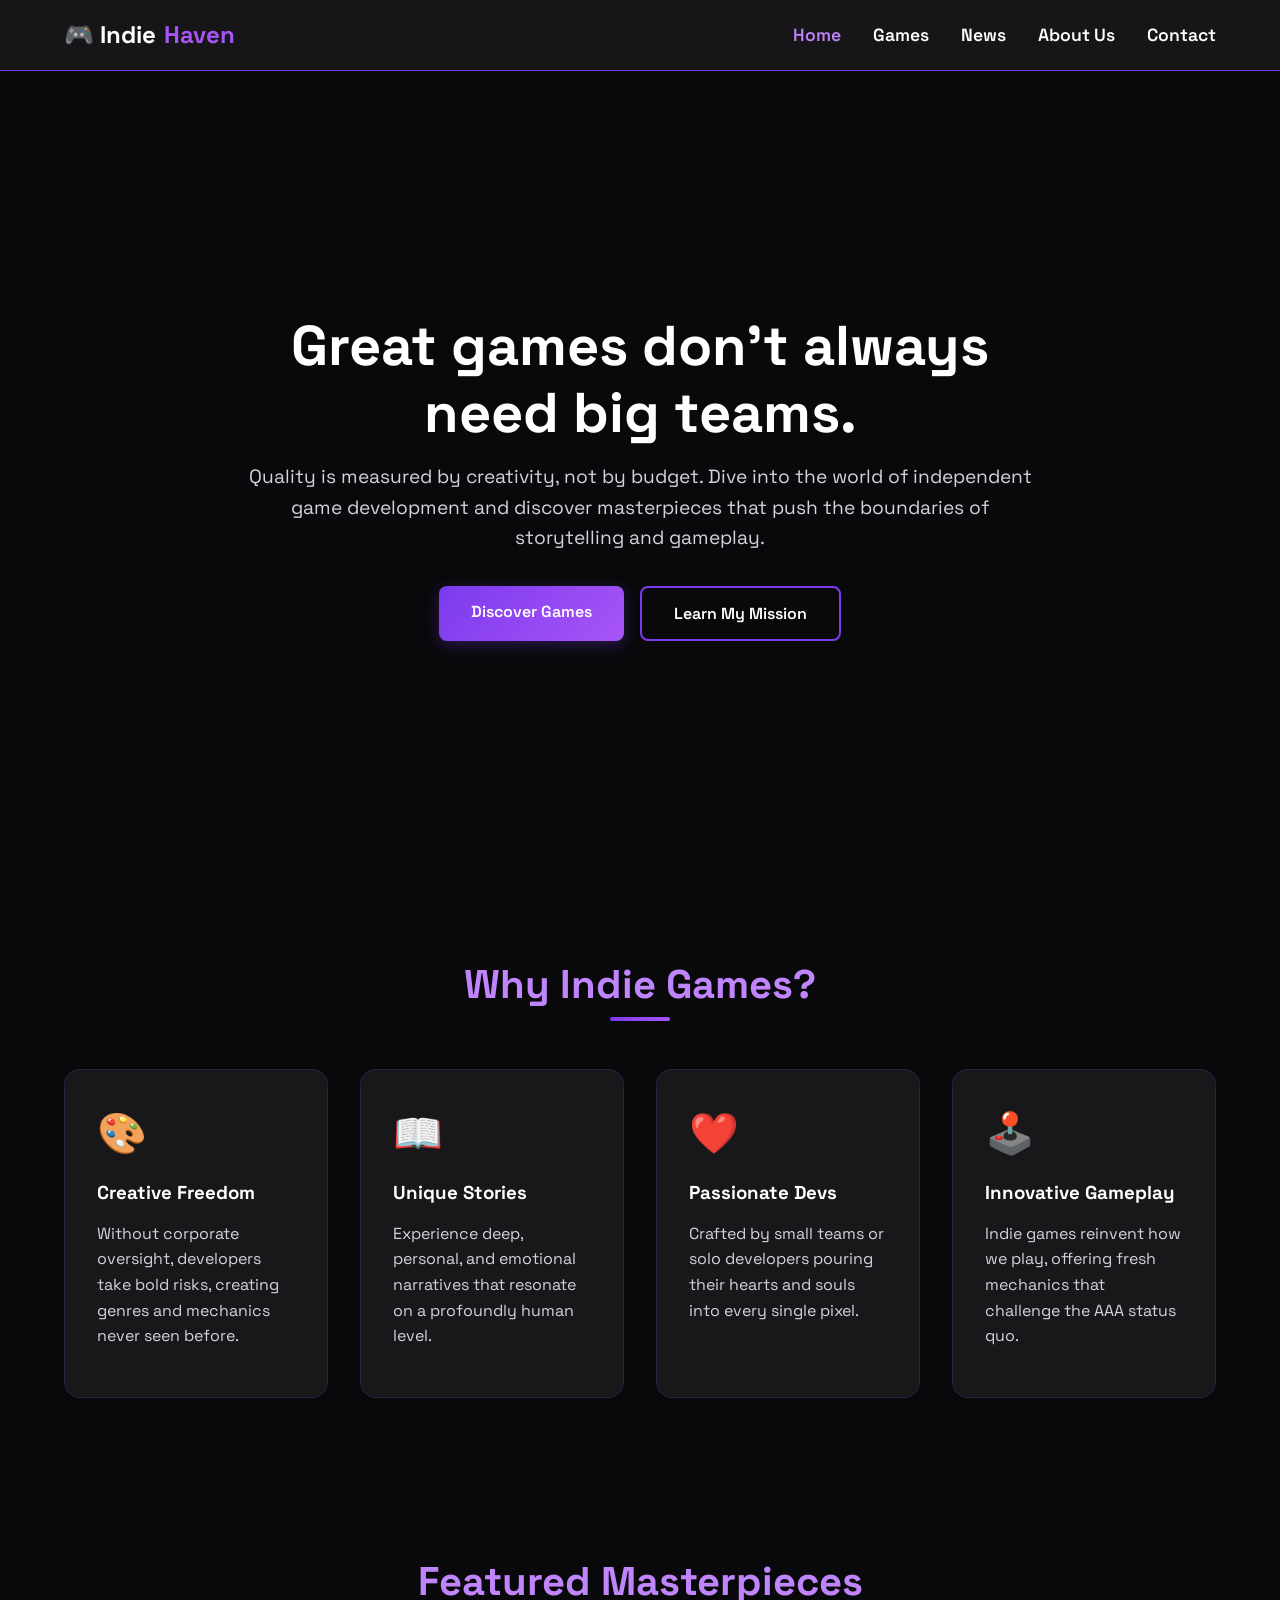
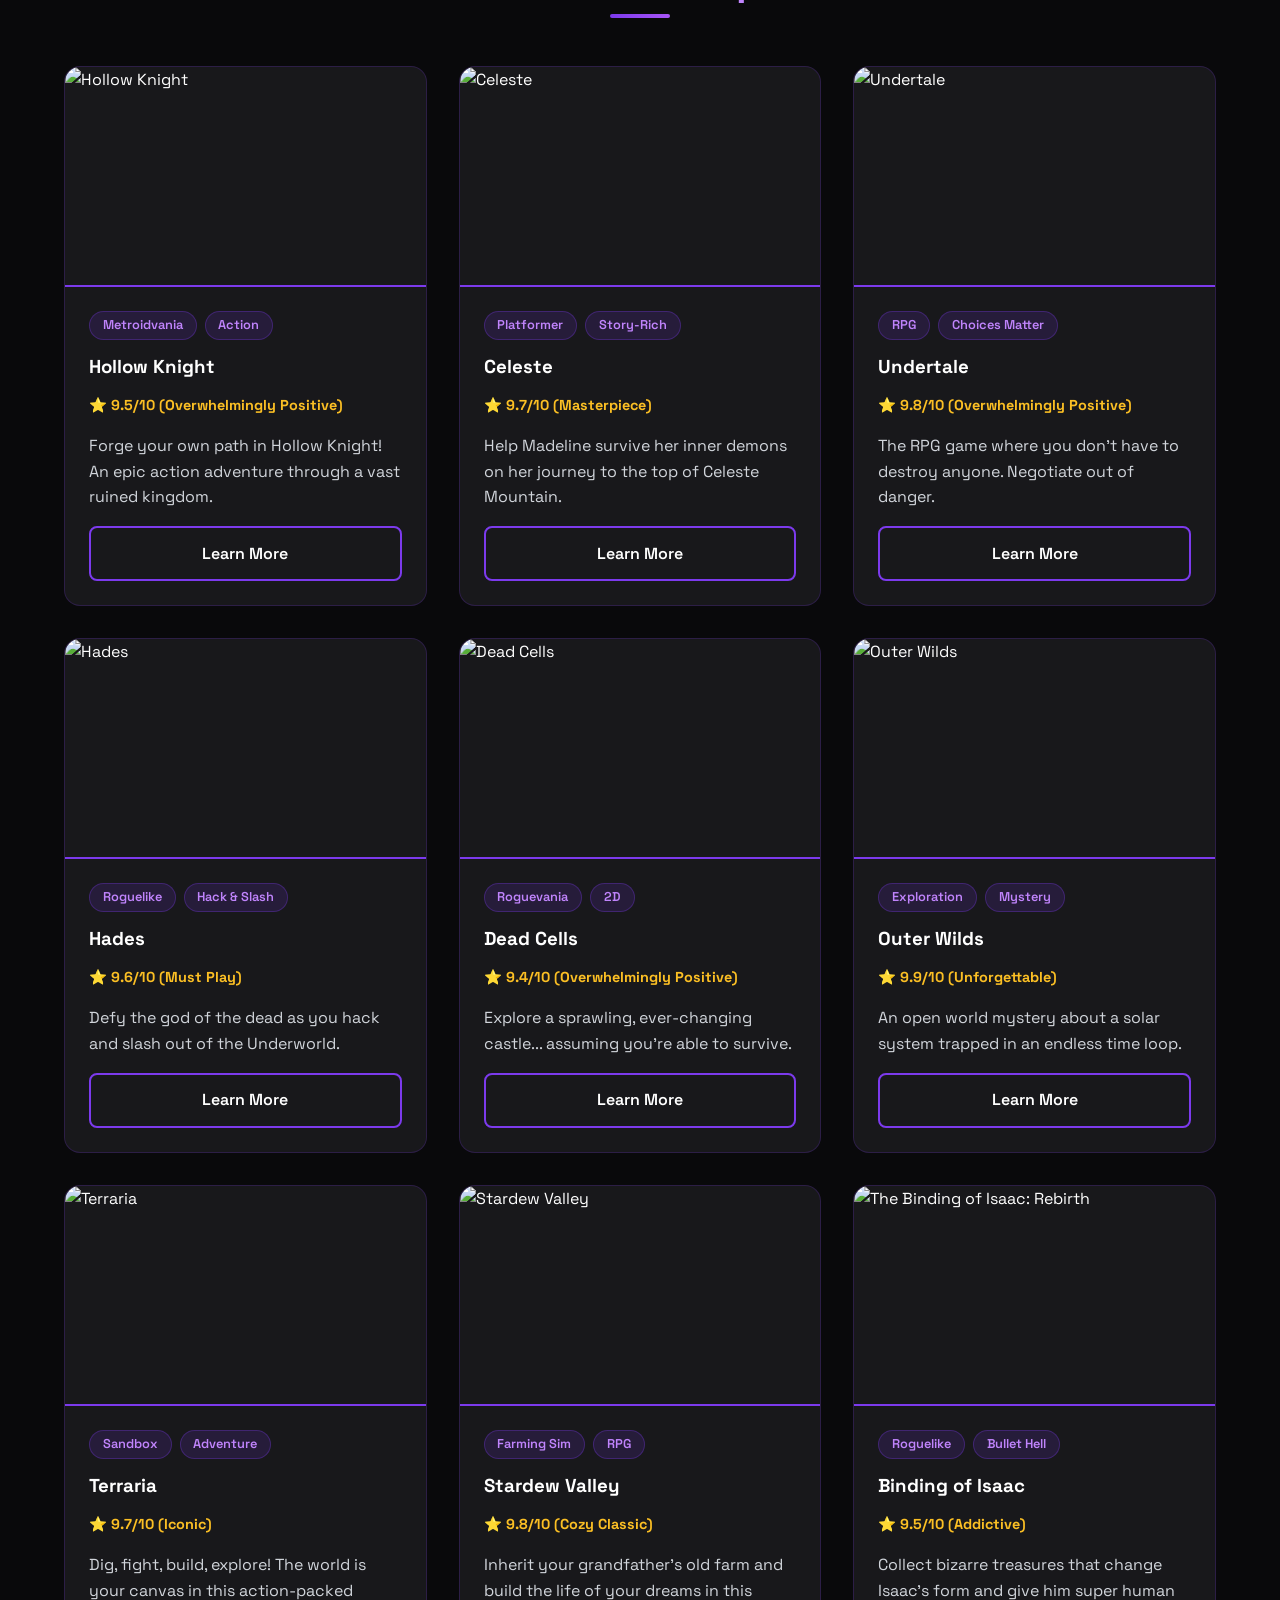
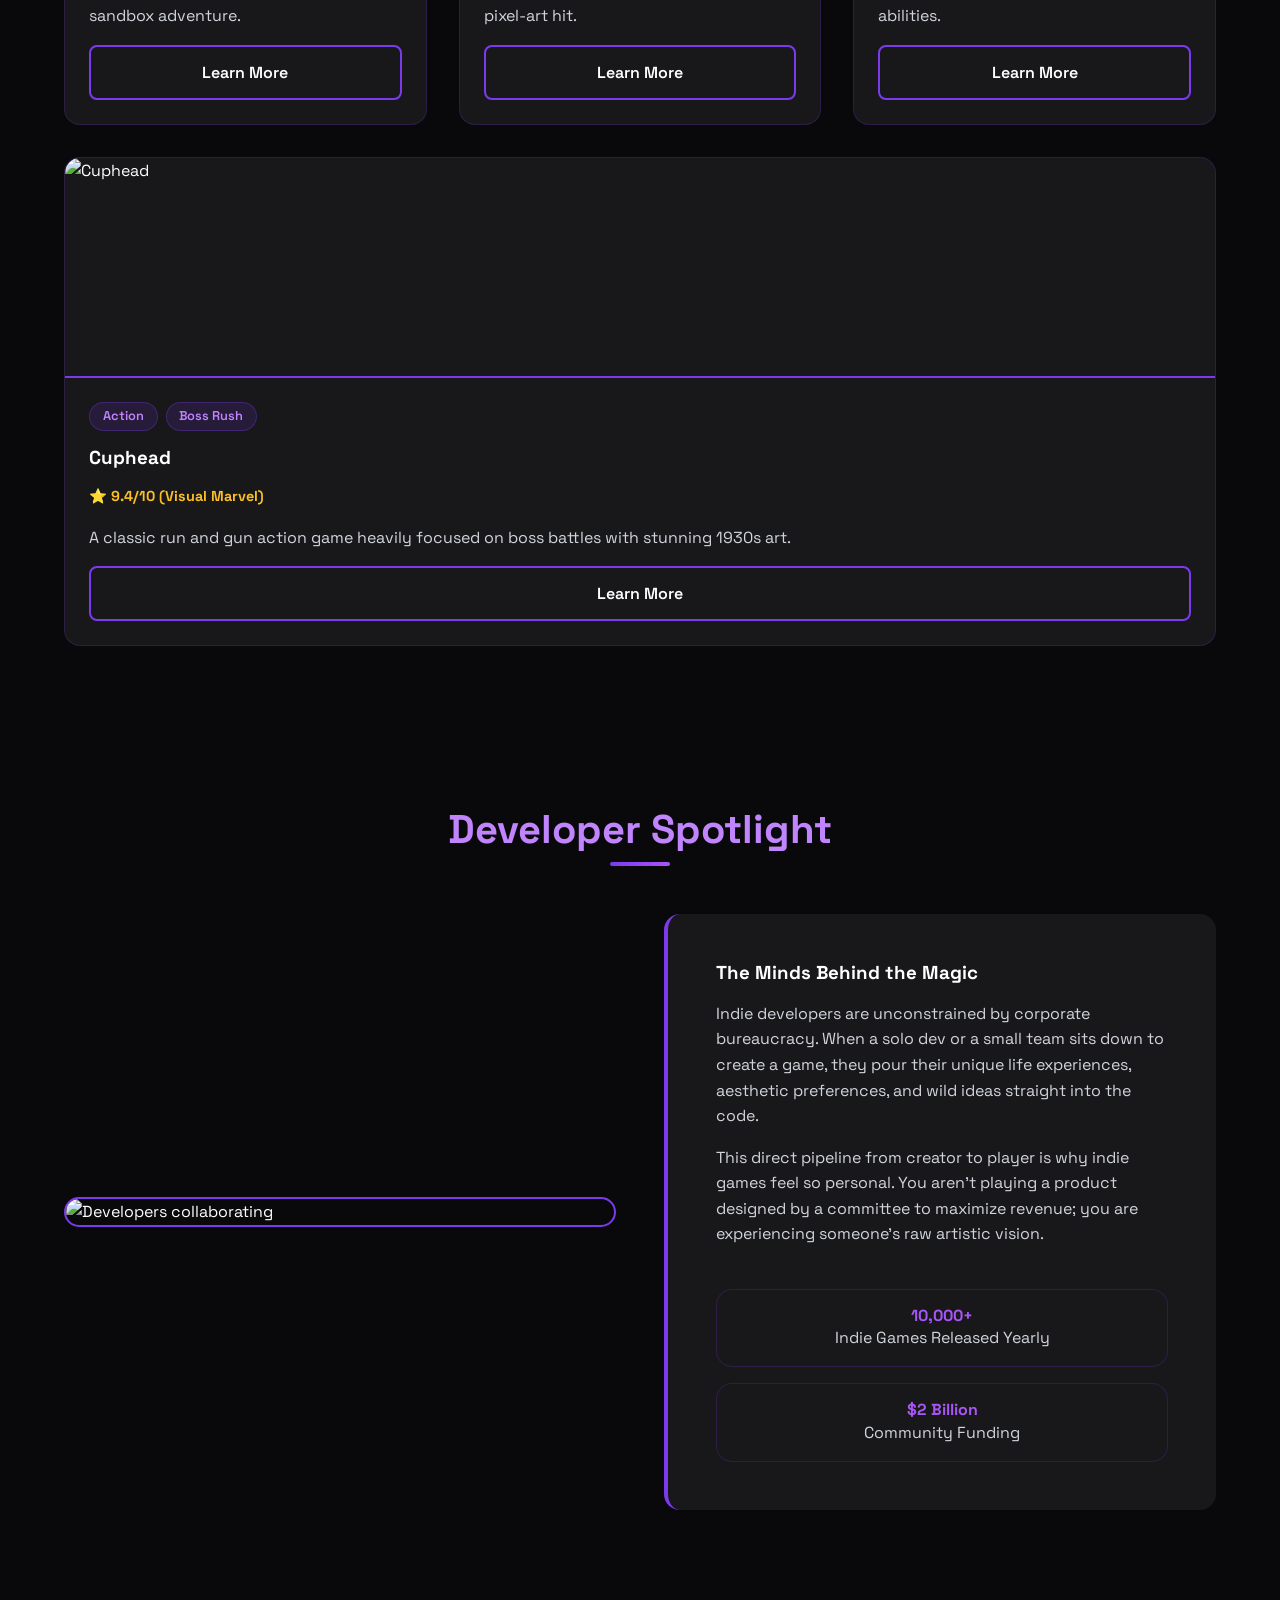
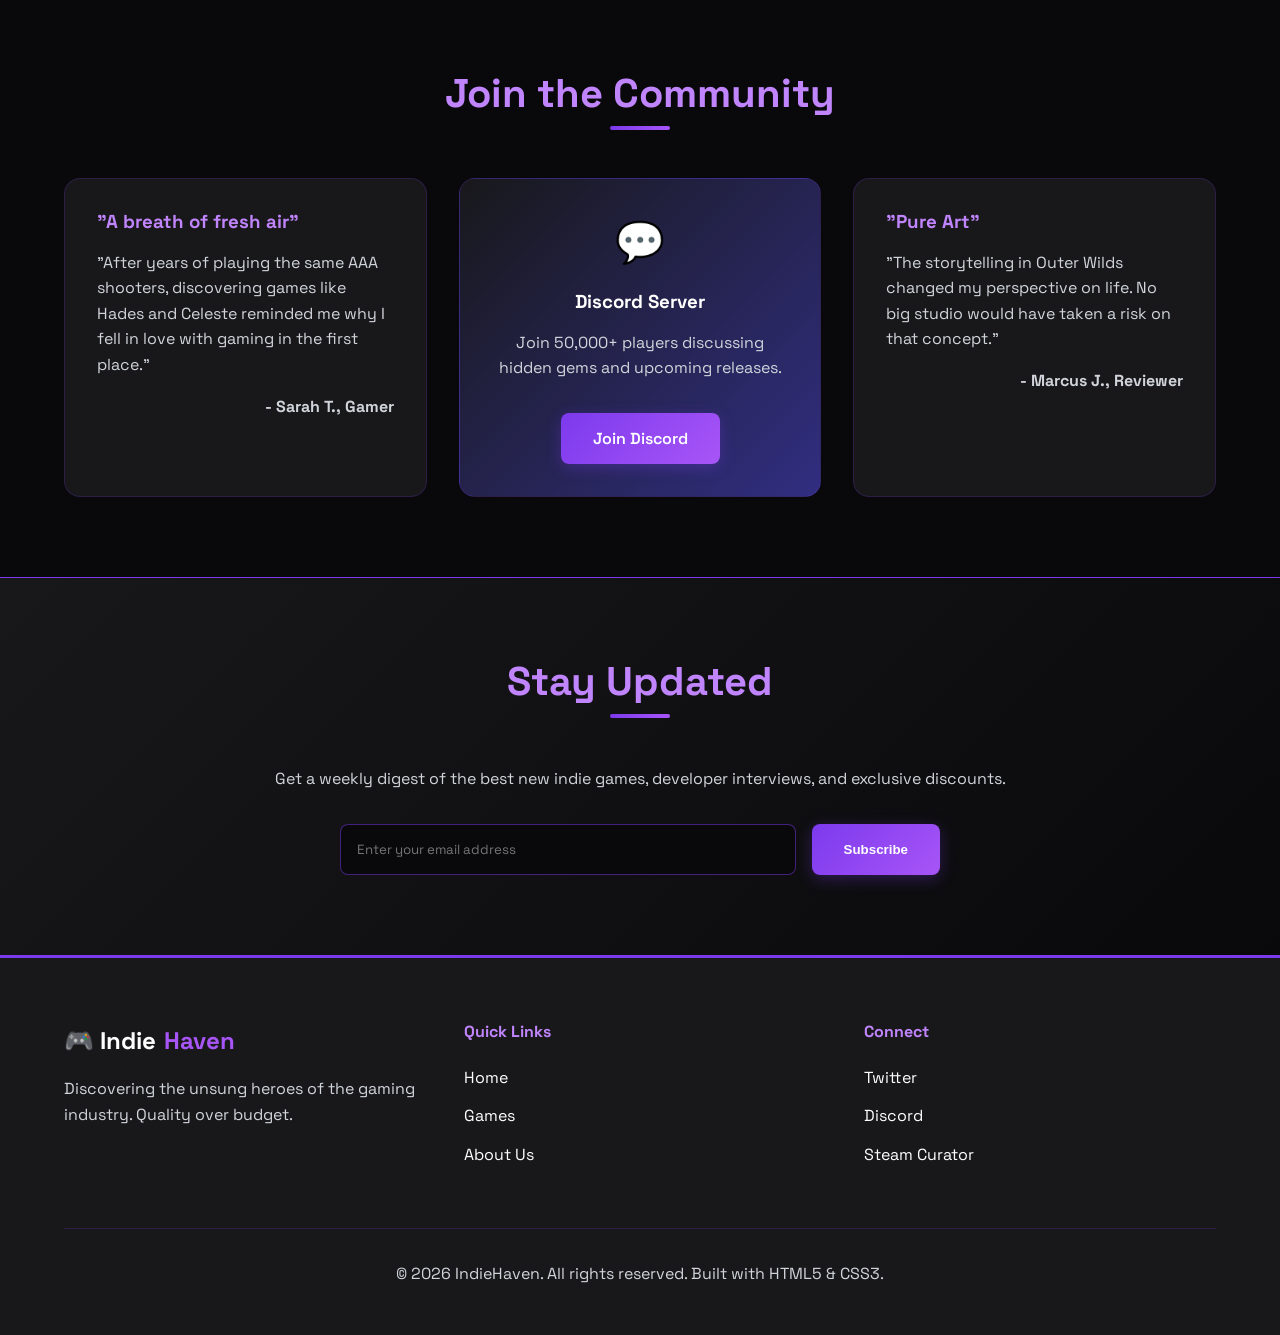
==== index.html @ 3317cbf9 "first commit" ====
<!DOCTYPE html>
<html lang="en">
<head>
    <meta charset="UTF-8">
    <meta name="viewport" content="width=device-width, initial-scale=1.0">
    <title>Indie Haven | Discover Great Games</title>
    <link rel="stylesheet" href="style.css">
</head>
<body>
 
    <header>
        <a href="index.html" class="logo">🎮 Indie<span>Haven</span></a>
        <nav>
            <ul class="navLinks">
                <li><a href="index.html" class="active">Home</a></li>
                <li><a href="services.html">Games</a></li>
                <li><a href="news.html">News</a></li>
                <li><a href="about.html">About Us</a></li>
                <li><a href="contact.html">Contact</a></li>
            </ul>
        </nav>
    </header>
 
    <main>
        <section class="hero">
            <div class="heroContent">
                <h1>Great games don't always need big teams.</h1>
                <p>Quality is measured by creativity, not by budget. Dive into the world of independent game development and discover masterpieces that push the boundaries of storytelling and gameplay.</p>
                <div class="heroButtons">
                    <a href="#games" class="btn btnPrimary">Discover Games</a>
                    <a href="about.html" class="btn btnSecondary">Learn My Mission</a>
                </div>
            </div>
        </section>
 
        <section id="features">
            <h2>Why Indie Games?</h2>
            <div class="grid4">
                <div class="card">
                    <div class="icon">🎨</div>
                    <h3>Creative Freedom</h3>
                    <p>Without corporate oversight, developers take bold risks, creating genres and mechanics never seen before.</p>
                </div>
                <div class="card">
                    <div class="icon">📖</div>
                    <h3>Unique Stories</h3>
                    <p>Experience deep, personal, and emotional narratives that resonate on a profoundly human level.</p>
                </div>
                <div class="card">
                    <div class="icon">❤️</div>
                    <h3>Passionate Devs</h3>
                    <p>Crafted by small teams or solo developers pouring their hearts and souls into every single pixel.</p>
                </div>
                <div class="card">
                    <div class="icon">🕹️</div>
                    <h3>Innovative Gameplay</h3>
                    <p>Indie games reinvent how we play, offering fresh mechanics that challenge the AAA status quo.</p>
                </div>
            </div>
        </section>
 
        <section id="games">
            <h2>Featured Masterpieces</h2>
            <div class="grid3">
                <article class="gameCard">
                    <img src="https://cdn.akamai.steamstatic.com/steam/apps/367520/header.jpg" alt="Hollow Knight">
                    <div class="gameInfo">
                        <div class="tagContainer">
                            <span class="tag">Metroidvania</span>
                            <span class="tag">Action</span>
                        </div>
                        <h3>Hollow Knight</h3>
                        <div class="rating">⭐ 9.5/10 (Overwhelmingly Positive)</div>
                        <p>Forge your own path in Hollow Knight! An epic action adventure through a vast ruined kingdom.</p>
                        <a href="services.html" class="btn btnSecondary">Learn More</a>
                    </div>
                </article>
 
                <article class="gameCard">
                    <img src="https://cdn.akamai.steamstatic.com/steam/apps/504230/header.jpg" alt="Celeste">
                    <div class="gameInfo">
                        <div class="tagContainer">
                            <span class="tag">Platformer</span>
                            <span class="tag">Story-Rich</span>
                        </div>
                        <h3>Celeste</h3>
                        <div class="rating">⭐ 9.7/10 (Masterpiece)</div>
                        <p>Help Madeline survive her inner demons on her journey to the top of Celeste Mountain.</p>
                        <a href="services.html" class="btn btnSecondary">Learn More</a>
                    </div>
                </article>
 
                <article class="gameCard">
                    <img src="https://cdn.akamai.steamstatic.com/steam/apps/391540/header.jpg" alt="Undertale">
                    <div class="gameInfo">
                        <div class="tagContainer">
                            <span class="tag">RPG</span>
                            <span class="tag">Choices Matter</span>
                        </div>
                        <h3>Undertale</h3>
                        <div class="rating">⭐ 9.8/10 (Overwhelmingly Positive)</div>
                        <p>The RPG game where you don't have to destroy anyone. Negotiate out of danger.</p>
                        <a href="services.html" class="btn btnSecondary">Learn More</a>
                    </div>
                </article>
 
                <article class="gameCard">
                    <img src="https://cdn.akamai.steamstatic.com/steam/apps/1145360/header.jpg" alt="Hades">
                    <div class="gameInfo">
                        <div class="tagContainer">
                            <span class="tag">Roguelike</span>
                            <span class="tag">Hack & Slash</span>
                        </div>
                        <h3>Hades</h3>
                        <div class="rating">⭐ 9.6/10 (Must Play)</div>
                        <p>Defy the god of the dead as you hack and slash out of the Underworld.</p>
                        <a href="services.html" class="btn btnSecondary">Learn More</a>
                    </div>
                </article>
 
                <article class="gameCard">
                    <img src="https://cdn.akamai.steamstatic.com/steam/apps/588650/header.jpg" alt="Dead Cells">
                    <div class="gameInfo">
                        <div class="tagContainer">
                            <span class="tag">Roguevania</span>
                            <span class="tag">2D</span>
                        </div>
                        <h3>Dead Cells</h3>
                        <div class="rating">⭐ 9.4/10 (Overwhelmingly Positive)</div>
                        <p>Explore a sprawling, ever-changing castle... assuming you're able to survive.</p>
                        <a href="services.html" class="btn btnSecondary">Learn More</a>
                    </div>
                </article>
 
                <article class="gameCard">
                    <img src="https://cdn.akamai.steamstatic.com/steam/apps/753640/header.jpg" alt="Outer Wilds">
                    <div class="gameInfo">
                        <div class="tagContainer">
                            <span class="tag">Exploration</span>
                            <span class="tag">Mystery</span>
                        </div>
                        <h3>Outer Wilds</h3>
                        <div class="rating">⭐ 9.9/10 (Unforgettable)</div>
                        <p>An open world mystery about a solar system trapped in an endless time loop.</p>
                        <a href="services.html" class="btn btnSecondary">Learn More</a>
                    </div>
                </article>
 
                <article class="gameCard">
                    <img src="https://cdn.akamai.steamstatic.com/steam/apps/105600/header.jpg" alt="Terraria">
                    <div class="gameInfo">
                        <div class="tagContainer">
                            <span class="tag">Sandbox</span>
                            <span class="tag">Adventure</span>
                        </div>
                        <h3>Terraria</h3>
                        <div class="rating">⭐ 9.7/10 (Iconic)</div>
                        <p>Dig, fight, build, explore! The world is your canvas in this action-packed sandbox adventure.</p>
                        <a href="services.html" class="btn btnSecondary">Learn More</a>
                    </div>
                </article>
 
                <article class="gameCard">
                    <img src="https://cdn.akamai.steamstatic.com/steam/apps/413150/header.jpg" alt="Stardew Valley">
                    <div class="gameInfo">
                        <div class="tagContainer">
                            <span class="tag">Farming Sim</span>
                            <span class="tag">RPG</span>
                        </div>
                        <h3>Stardew Valley</h3>
                        <div class="rating">⭐ 9.8/10 (Cozy Classic)</div>
                        <p>Inherit your grandfather's old farm and build the life of your dreams in this pixel-art hit.</p>
                        <a href="services.html" class="btn btnSecondary">Learn More</a>
                    </div>
                </article>
 
                <article class="gameCard">
                    <img src="https://cdn.akamai.steamstatic.com/steam/apps/250900/header.jpg" alt="The Binding of Isaac: Rebirth">
                    <div class="gameInfo">
                        <div class="tagContainer">
                            <span class="tag">Roguelike</span>
                            <span class="tag">Bullet Hell</span>
                        </div>
                        <h3>Binding of Isaac</h3>
                        <div class="rating">⭐ 9.5/10 (Addictive)</div>
                        <p>Collect bizarre treasures that change Isaac's form and give him super human abilities.</p>
                        <a href="services.html" class="btn btnSecondary">Learn More</a>
                    </div>
                </article>
                 
                <article class="gameCard">
                    <img src="https://cdn.akamai.steamstatic.com/steam/apps/268910/header.jpg" alt="Cuphead">
                    <div class="gameInfo">
                        <div class="tagContainer">
                            <span class="tag">Action</span>
                            <span class="tag">Boss Rush</span>
                        </div>
                        <h3>Cuphead</h3>
                        <div class="rating">⭐ 9.4/10 (Visual Marvel)</div>
                        <p>A classic run and gun action game heavily focused on boss battles with stunning 1930s art.</p>
                        <a href="services.html" class="btn btnSecondary">Learn More</a>
                    </div>
                </article>
            </div>
        </section>
 
        <section>
            <h2>Developer Spotlight</h2>
            <div class="grid2">
                <img src="https://images.unsplash.com/photo-1522071820081-009f0129c71c?auto=format&fit=crop&q=80&w=800" alt="Developers collaborating" style="border-radius: 16px; border: 2px solid #7C3AED;">
                <div class="spotlightContent">
                    <h3>The Minds Behind the Magic</h3>
                    <p>Indie developers are unconstrained by corporate bureaucracy. When a solo dev or a small team sits down to create a game, they pour their unique life experiences, aesthetic preferences, and wild ideas straight into the code.</p>
                    <p>This direct pipeline from creator to player is why indie games feel so personal. You aren't playing a product designed by a committee to maximize revenue; you are experiencing someone's raw artistic vision.</p>
                    <br>
                    <div class="grid2" style="gap: 1rem;">
                        <div class="card" style="padding: 1rem; text-align: center;">
                            <h4 style="color: #A855F7; margin: 0;">10,000+</h4>
                            <p style="margin: 0;">Indie Games Released Yearly</p>
                        </div>
                        <div class="card" style="padding: 1rem; text-align: center;">
                            <h4 style="color: #A855F7; margin: 0;">$2 Billion</h4>
                            <p style="margin: 0;">Community Funding</p>
                        </div>
                    </div>
                </div>
            </div>
        </section>
 
        <section>
            <h2>Join the Community</h2>
            <div class="grid3">
                <div class="card">
                    <h3 style="color: #C084FC;">"A breath of fresh air"</h3>
                    <p>"After years of playing the same AAA shooters, discovering games like Hades and Celeste reminded me why I fell in love with gaming in the first place."</p>
                    <p style="text-align: right; font-weight: bold;">- Sarah T., Gamer</p>
                </div>
                <div class="card" style="background: linear-gradient(135deg, #18181B, #312e81); text-align: center;">
                    <div class="icon">💬</div>
                    <h3>Discord Server</h3>
                    <p>Join 50,000+ players discussing hidden gems and upcoming releases.</p>
                    <a href="#" class="btn btnPrimary" style="margin-top: 1rem;">Join Discord</a>
                </div>
                <div class="card">
                    <h3 style="color: #C084FC;">"Pure Art"</h3>
                    <p>"The storytelling in Outer Wilds changed my perspective on life. No big studio would have taken a risk on that concept."</p>
                    <p style="text-align: right; font-weight: bold;">- Marcus J., Reviewer</p>
                </div>
            </div>
        </section>
 
        <section class="newsletter">
            <h2>Stay Updated</h2>
            <p>Get a weekly digest of the best new indie games, developer interviews, and exclusive discounts.</p>
            <form class="newsletterForm">
                <input type="email" placeholder="Enter your email address" required>
                <button type="submit" class="btn btnPrimary">Subscribe</button>
            </form>
        </section>
    </main>
 
    <footer>
        <div class="footerContent">
            <div class="footerSection">
                <a href="index.html" class="logo" style="margin-bottom: 1rem;">🎮 Indie<span>Haven</span></a>
                <p>Discovering the unsung heroes of the gaming industry. Quality over budget.</p>
            </div>
            <div class="footerSection">
                <h4>Quick Links</h4>
                <ul>
                    <li><a href="index.html">Home</a></li>
                    <li><a href="services.html">Games</a></li>
                    <li><a href="about.html">About Us</a></li>
                </ul>
            </div>
            <div class="footerSection">
                <h4>Connect</h4>
                <ul>
                    <li><a href="#">Twitter</a></li>
                    <li><a href="#">Discord</a></li>
                    <li><a href="#">Steam Curator</a></li>
                </ul>
            </div>
        </div>
        <div class="footerBottom">
            <p>&copy; 2026 IndieHaven. All rights reserved. Built with HTML5 & CSS3.</p>
        </div>
    </footer>
 
</body>
</html>
---- style.css ----
@import url('https://fonts.googleapis.com/css2?family=Space+Grotesk:wght@300;400;600;700&display=swap');

* {
    margin: 0;
    padding: 0;
    box-sizing: border-box;
}

body {
    font-family: 'Space Grotesk', sans-serif;
    background-color: #09090B;
    color: #FFFFFF;
    line-height: 1.6;
    overflow-x: hidden;
}

a {
    text-decoration: none;
    color: #FFFFFF;
    transition: color 0.3s ease;
}

ul {
    list-style: none;
}

img {
    max-width: 100%;
    display: block;
}

h1, h2, h3, h4 {
    line-height: 1.2;
    margin-bottom: 1rem;
}

h1 {
    font-size: 3.5rem;
    font-weight: 700;
}

h2 {
    font-size: 2.5rem;
    color: #C084FC;
    text-align: center;
    margin-bottom: 3rem;
    position: relative;
}

h2::after {
    content: '';
    display: block;
    width: 60px;
    height: 4px;
    background: linear-gradient(90deg, #7C3AED, #A855F7);
    margin: 0.5rem auto 0;
    border-radius: 2px;
}

p {
    color: #D1D5DB;
    margin-bottom: 1rem;
}


header {
    background-color: rgba(24, 24, 27, 0.95);
    backdrop-filter: blur(10px);
    padding: 1rem 5%;
    display: flex;
    justify-content: space-between;
    align-items: center;
    border-bottom: 1px solid #7C3AED;
    position: sticky;
    top: 0;
    z-index: 1000;
}

a.logo {
    font-size: 1.5rem;
    font-weight: 700;
    color: #FFFFFF;
    display: flex;
    align-items: center;
    gap: 0.5rem;
    text-decoration: none;
}

a.logo span {
    color: #A855F7;
}

.navLinks {
    display: flex;
    gap: 2rem;
}

.navLinks a {
    font-weight: 600;
    font-size: 1.1rem;
}

.navLinks a:hover,
.navLinks a.active {
    color: #C084FC;
}

.btn {
    display: inline-block;
    padding: 0.8rem 2rem;
    border-radius: 8px;
    font-weight: 600;
    cursor: pointer;
    transition: all 0.3s ease;
    text-align: center;
    border: none;
}

.btnPrimary {
    background: linear-gradient(135deg, #7C3AED, #A855F7);
    color: #FFFFFF;
    box-shadow: 0 4px 15px rgba(124, 58, 237, 0.3);
}

.btnPrimary:hover {
    transform: translateY(-3px);
    box-shadow: 0 8px 25px rgba(124, 58, 237, 0.5);
    background: linear-gradient(135deg, #A855F7, #7C3AED);
}

.btnSecondary {
    background-color: transparent;
    color: #FFFFFF;
    border: 2px solid #7C3AED;
}

.btnSecondary:hover {
    background-color: #18181B;
    border-color: #A855F7;
    color: #C084FC;
    transform: translateY(-3px);
}


section {
    padding: 5rem 5%;
}

.grid2 {
    display: flex;
    flex-wrap: wrap;
    gap: 3rem;
    align-items: center;
}
.grid2 > * {
    flex: 1 1 400px;
    max-width: 100%;
}

.grid3 {
    display: flex;
    flex-wrap: wrap;
    gap: 2rem;
}
.grid3 > * {
    flex: 1 1 300px;
    max-width: 100%;
}

.grid4 {
    display: flex;
    flex-wrap: wrap;
    gap: 2rem;
}
.grid4 > * {
    flex: 1 1 250px;
    max-width: 100%;
}

.card {
    background-color: #18181B;
    border-radius: 16px;
    padding: 2rem;
    border: 1px solid rgba(124, 58, 237, 0.2);
    transition: all 0.3s ease;
}

.card:hover {
    transform: translateY(-10px);
    border-color: #7C3AED;
    box-shadow: 0 10px 30px rgba(124, 58, 237, 0.15);
}

.icon {
    font-size: 2.5rem;
    margin-bottom: 1rem;
    display: inline-block;
}


.gameCard {
    background-color: #18181B;
    border-radius: 16px;
    overflow: hidden;
    border: 1px solid rgba(124, 58, 237, 0.2);
    transition: all 0.3s ease;
    display: flex;
    flex-direction: column;
}

.gameCard:hover {
    transform: translateY(-10px);
    border-color: #A855F7;
    box-shadow: 0 10px 30px rgba(124, 58, 237, 0.2);
}

.gameCard img {
    width: 100%;
    height: 220px;
    object-fit: cover;
    border-bottom: 2px solid #7C3AED;
}

.gameInfo {
    padding: 1.5rem;
    flex-grow: 1;
    display: flex;
    flex-direction: column;
}

.tagContainer {
    display: flex;
    gap: 0.5rem;
    margin-bottom: 1rem;
    flex-wrap: wrap;
}

.tag {
    background-color: rgba(124, 58, 237, 0.15);
    color: #C084FC;
    padding: 0.2rem 0.8rem;
    border-radius: 20px;
    font-size: 0.8rem;
    font-weight: 600;
    border: 1px solid rgba(124, 58, 237, 0.3);
}

.rating {
    color: #FBBF24;
    font-weight: bold;
    margin-bottom: 1rem;
    font-size: 0.9rem;
}

.gameInfo .btn {
    margin-top: auto;
    width: 100%;
}


.hero {
    min-height: 90vh;
    display: flex;
    align-items: center;
    background: linear-gradient(rgba(9, 9, 11, 0.8), rgba(9, 9, 11, 0.95)), url('https://images.unsplash.com/photo-1542751371-adc38448a05e?auto=format&fit=crop&q=80&w=2070') center/cover no-repeat;
    text-align: center;
    padding: 0 5%;
}

.heroContent {
    max-width: 800px;
    margin: 0 auto;
}

.hero p {
    font-size: 1.2rem;
    margin-bottom: 2rem;
}

.heroButtons {
    display: flex;
    gap: 1rem;
    justify-content: center;
}


.spotlightContent {
    background-color: #18181B;
    padding: 3rem;
    border-radius: 16px;
    border-left: 4px solid #7C3AED;
}


.newsletter {
    background: linear-gradient(135deg, #18181B 0%, #09090B 100%);
    text-align: center;
    border-top: 1px solid #7C3AED;
    border-bottom: 1px solid #7C3AED;
}

.newsletterForm {
    display: flex;
    max-width: 600px;
    margin: 2rem auto 0;
    gap: 1rem;
}

.newsletterForm input {
    flex-grow: 1;
    padding: 1rem;
    border-radius: 8px;
    border: 1px solid rgba(124, 58, 237, 0.5);
    background-color: #09090B;
    color: #FFFFFF;
    font-family: inherit;
}

.newsletterForm input:focus {
    outline: none;
    border-color: #A855F7;
    box-shadow: 0 0 10px rgba(124, 58, 237, 0.3);
}


.contactForm {
    display: flex;
    flex-direction: column;
    gap: 1.5rem;
}

.contactForm input,
.contactForm textarea {
    width: 100%;
    padding: 1rem;
    background-color: #09090B;
    border: 1px solid rgba(124, 58, 237, 0.3);
    border-radius: 8px;
    color: #FFFFFF;
    font-family: inherit;
    transition: all 0.3s ease;
}

.contactForm textarea {
    min-height: 150px;
    resize: vertical;
}

.contactForm input:focus,
.contactForm textarea:focus {
    outline: none;
    border-color: #C084FC;
    box-shadow: 0 0 10px rgba(192, 132, 252, 0.2);
}

.contactInfo {
    padding: 2rem;
    background-color: #18181B;
    border-radius: 16px;
    border: 1px solid #7C3AED;
}

.contactInfo p {
    margin-bottom: 1.5rem;
    display: flex;
    align-items: center;
    gap: 1rem;
}

.mapPlaceholder {
    width: 100%;
    height: 300px;
    background-color: #09090B;
    border: 1px solid rgba(124, 58, 237, 0.3);
    border-radius: 8px;
    display: flex;
    align-items: center;
    justify-content: center;
    color: #C084FC;
    margin-top: 2rem;
}


footer {
    background-color: #18181B;
    padding: 4rem 5% 2rem;
    border-top: 2px solid #7C3AED;
}

.footerContent {
    display: flex;
    flex-wrap: wrap;
    gap: 3rem;
    margin-bottom: 3rem;
}

.footerContent > * {
    flex: 1 1 200px;
    max-width: 100%;
}

.footerSection h4 {
    color: #C084FC;
    margin-bottom: 1.5rem;
}

.footerSection ul li {
    margin-bottom: 0.8rem;
}

.footerSection ul li a:hover {
    color: #A855F7;
    padding-left: 5px;
}

.footerBottom {
    text-align: center;
    padding-top: 2rem;
    border-top: 1px solid rgba(124, 58, 237, 0.2);
    color: #D1D5DB;
}


@media (max-width: 1024px) {
    h1 { font-size: 3rem; }
    h2 { font-size: 2.2rem; }
    section { padding: 4rem 5%; }
}

@media (max-width: 768px) {
    header {
        flex-direction: column;
        gap: 1rem;
        padding: 1rem;
    }
    .navLinks {
        flex-wrap: wrap;
        justify-content: center;
        gap: 1rem;
    }
    h1 { font-size: 2.5rem; }
    .heroButtons {
        flex-direction: column;
    }
    

    .grid2 > *, .grid3 > *, .grid4 > *, .gamesGrid > * {
        flex: 1 1 100%;
    }
    
    .newsletterForm {
        flex-direction: column;
    }
}

@media (max-width: 480px) {
    h1 { font-size: 2rem; }
    h2 { font-size: 1.8rem; }
    section { padding: 3rem 5%; }
}


.pageTitle {
    text-align: center;
    margin-bottom: 3rem;
}

.pageTitle span {
    color: #A855F7;
}

.gamesGrid {
    display: flex;
    flex-wrap: wrap;
    gap: 2rem;
}

.gamesGrid > * {
    flex: 1 1 260px;
    max-width: 100%;
}

.gameImage {
    width: 100%;
    aspect-ratio: 460 / 215;
    object-fit: cover;
    display: block;
    border-bottom: 2px solid #7C3AED;
}

.gameTitle {
    font-size: 1.2rem;
    font-weight: 700;
    margin-bottom: 0.25rem;
    color: #FFFFFF;
}

.gameGenre {
    color: #C084FC;
    font-size: 0.9rem;
    font-weight: 600;
    margin-bottom: 1rem;
}

.gameYear {
    margin-top: auto;
    align-self: flex-start;
    background-color: #7C3AED;
    color: #FFFFFF;
    padding: 0.25rem 0.75rem;
    border-radius: 6px;
    font-size: 0.8rem;
    font-weight: bold;
}


.newsFeed {
    display: flex;
    flex-direction: column;
    gap: 2rem;
    max-width: 900px;
    margin: 0 auto;
}

.newsArticle {
    background-color: #18181B;
    border-radius: 12px;
    overflow: hidden;
    display: flex;
    flex-direction: column;
    border: 1px solid rgba(124, 58, 237, 0.2);
    transition: transform 0.3s ease, border-color 0.3s ease, box-shadow 0.3s ease;
}

.newsArticle:hover {
    border-color: #7C3AED;
    transform: translateY(-5px);
    box-shadow: 0 10px 30px rgba(124, 58, 237, 0.15);
}

.newsImage {
    width: 100%;
    height: 250px;
    object-fit: cover;
}

.newsContent {
    padding: 2rem;
    display: flex;
    flex-direction: column;
    justify-content: center;
    width: 100%;
}

.newsDate {
    color: #C084FC;
    font-size: 0.9rem;
    font-weight: 700;
    margin-bottom: 0.5rem;
    text-transform: uppercase;
    letter-spacing: 0.05em;
}

.newsTitle {
    font-size: 1.5rem;
    font-weight: 700;
    margin-bottom: 1rem;
    color: #FFFFFF;
}

.newsExcerpt {
    color: #D1D5DB;
    font-size: 1rem;
    margin-bottom: 1.5rem;
}


@media (min-width: 768px) {
    .newsArticle {
        flex-direction: row;
    }
    .newsImage {
        width: 40%;
        height: 100%;
    }
    .newsContent {
        width: 60%;
    }
}

.gameDescription {
    color: #D1D5DB;
    font-size: 0.9rem;
    line-height: 1.5;
    margin-bottom: 1.5rem;
    flex-grow: 1;
}
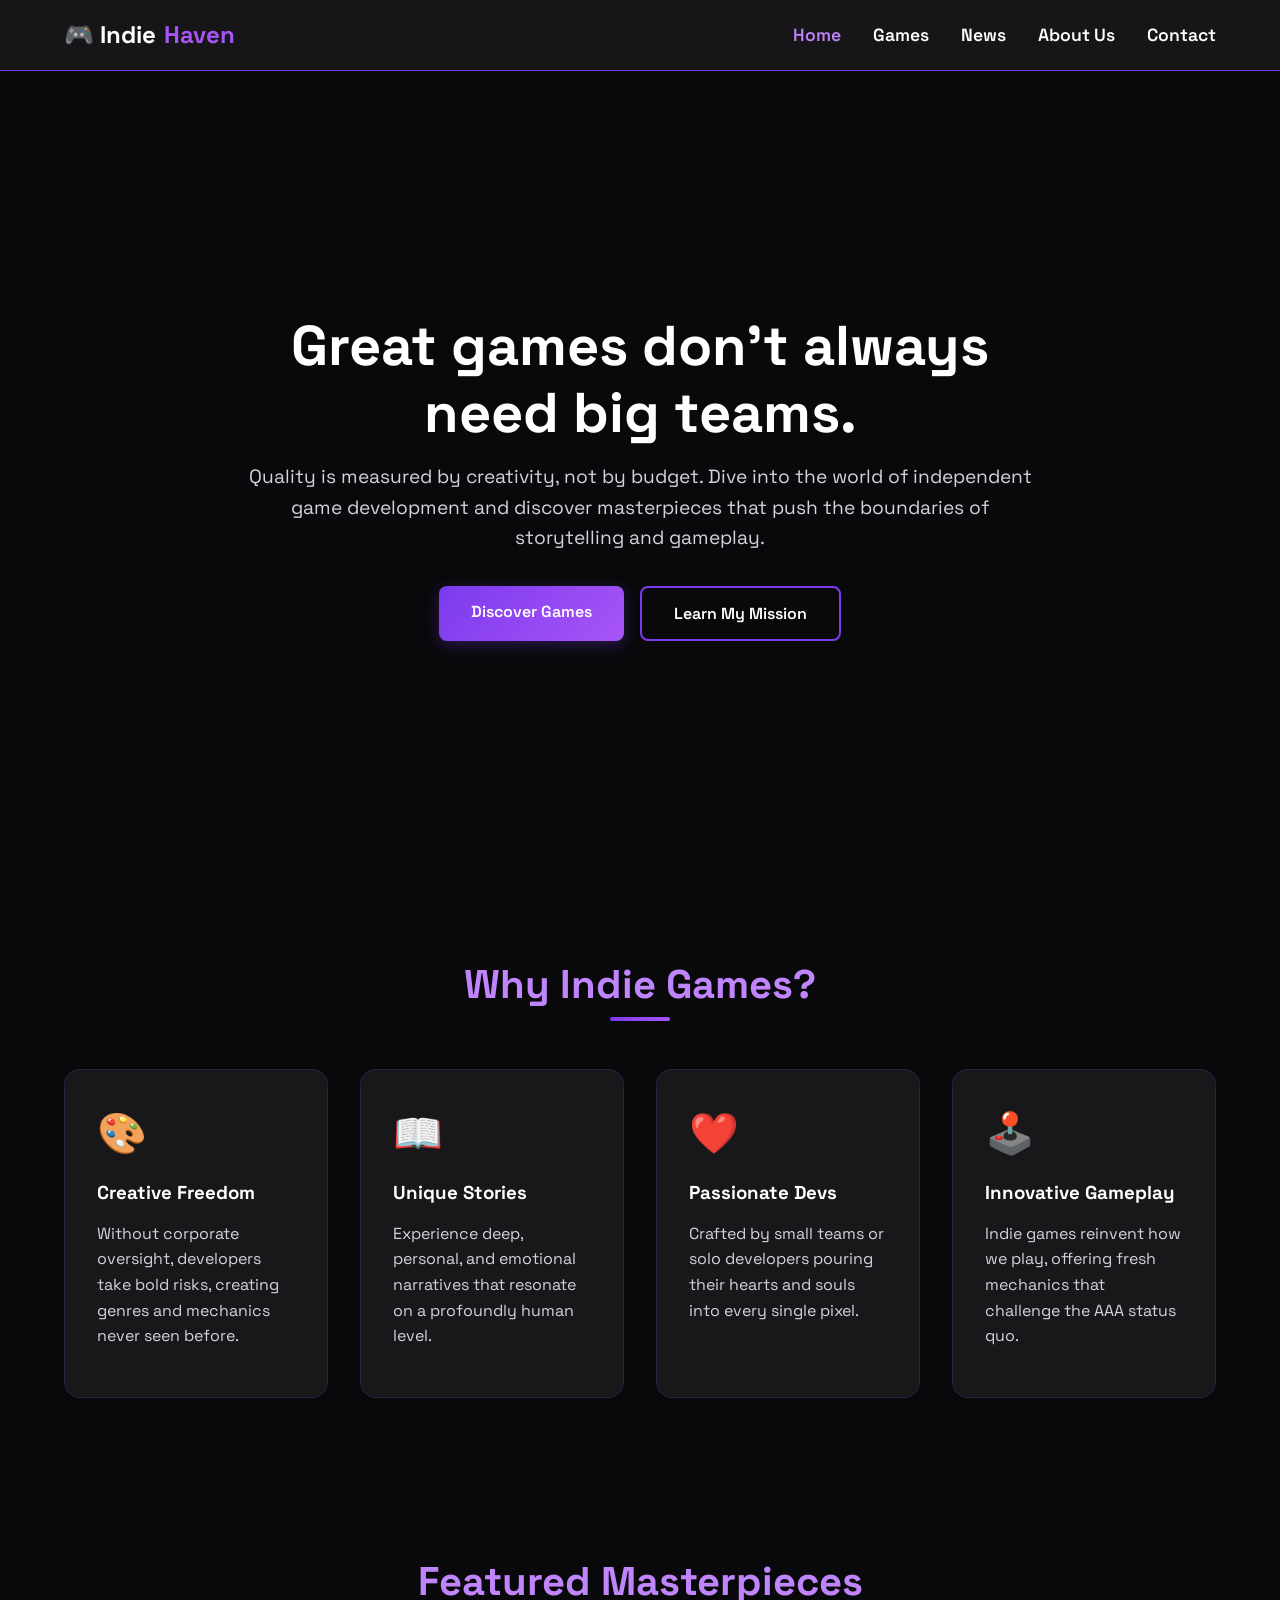
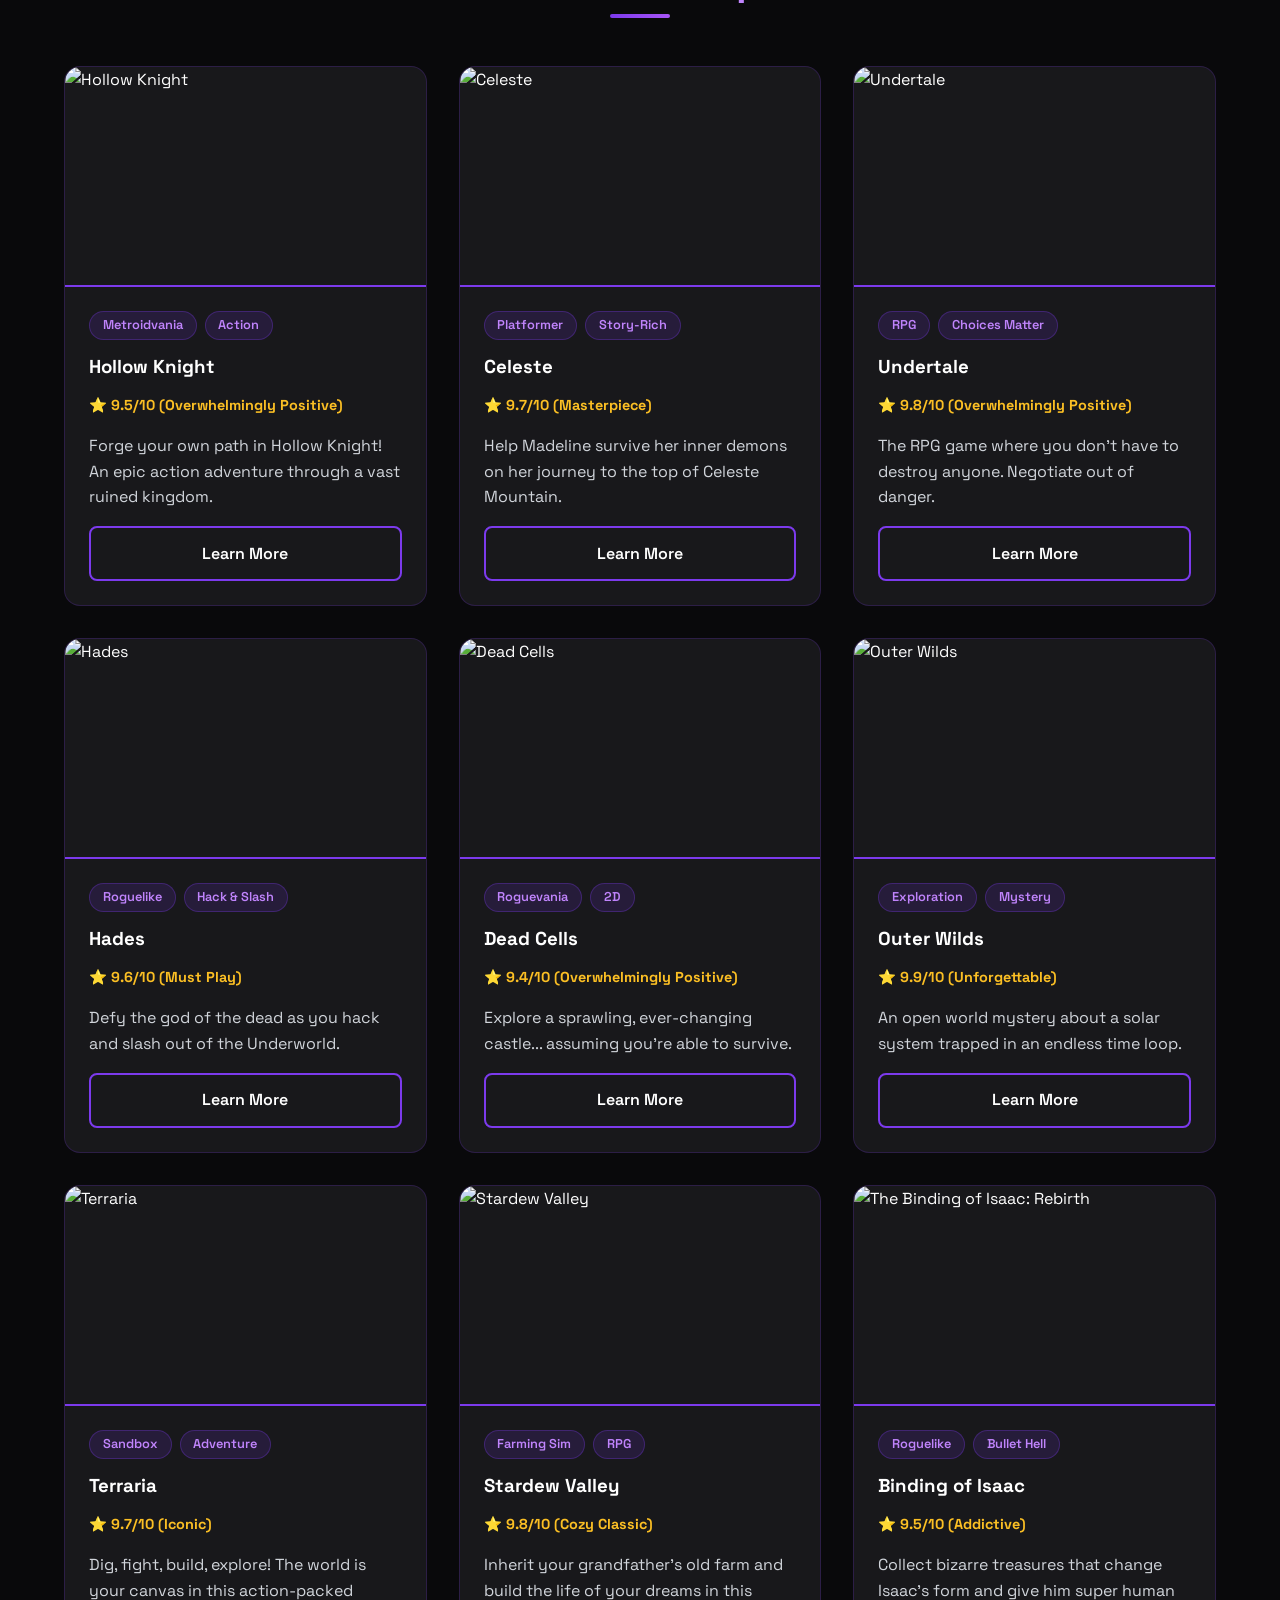
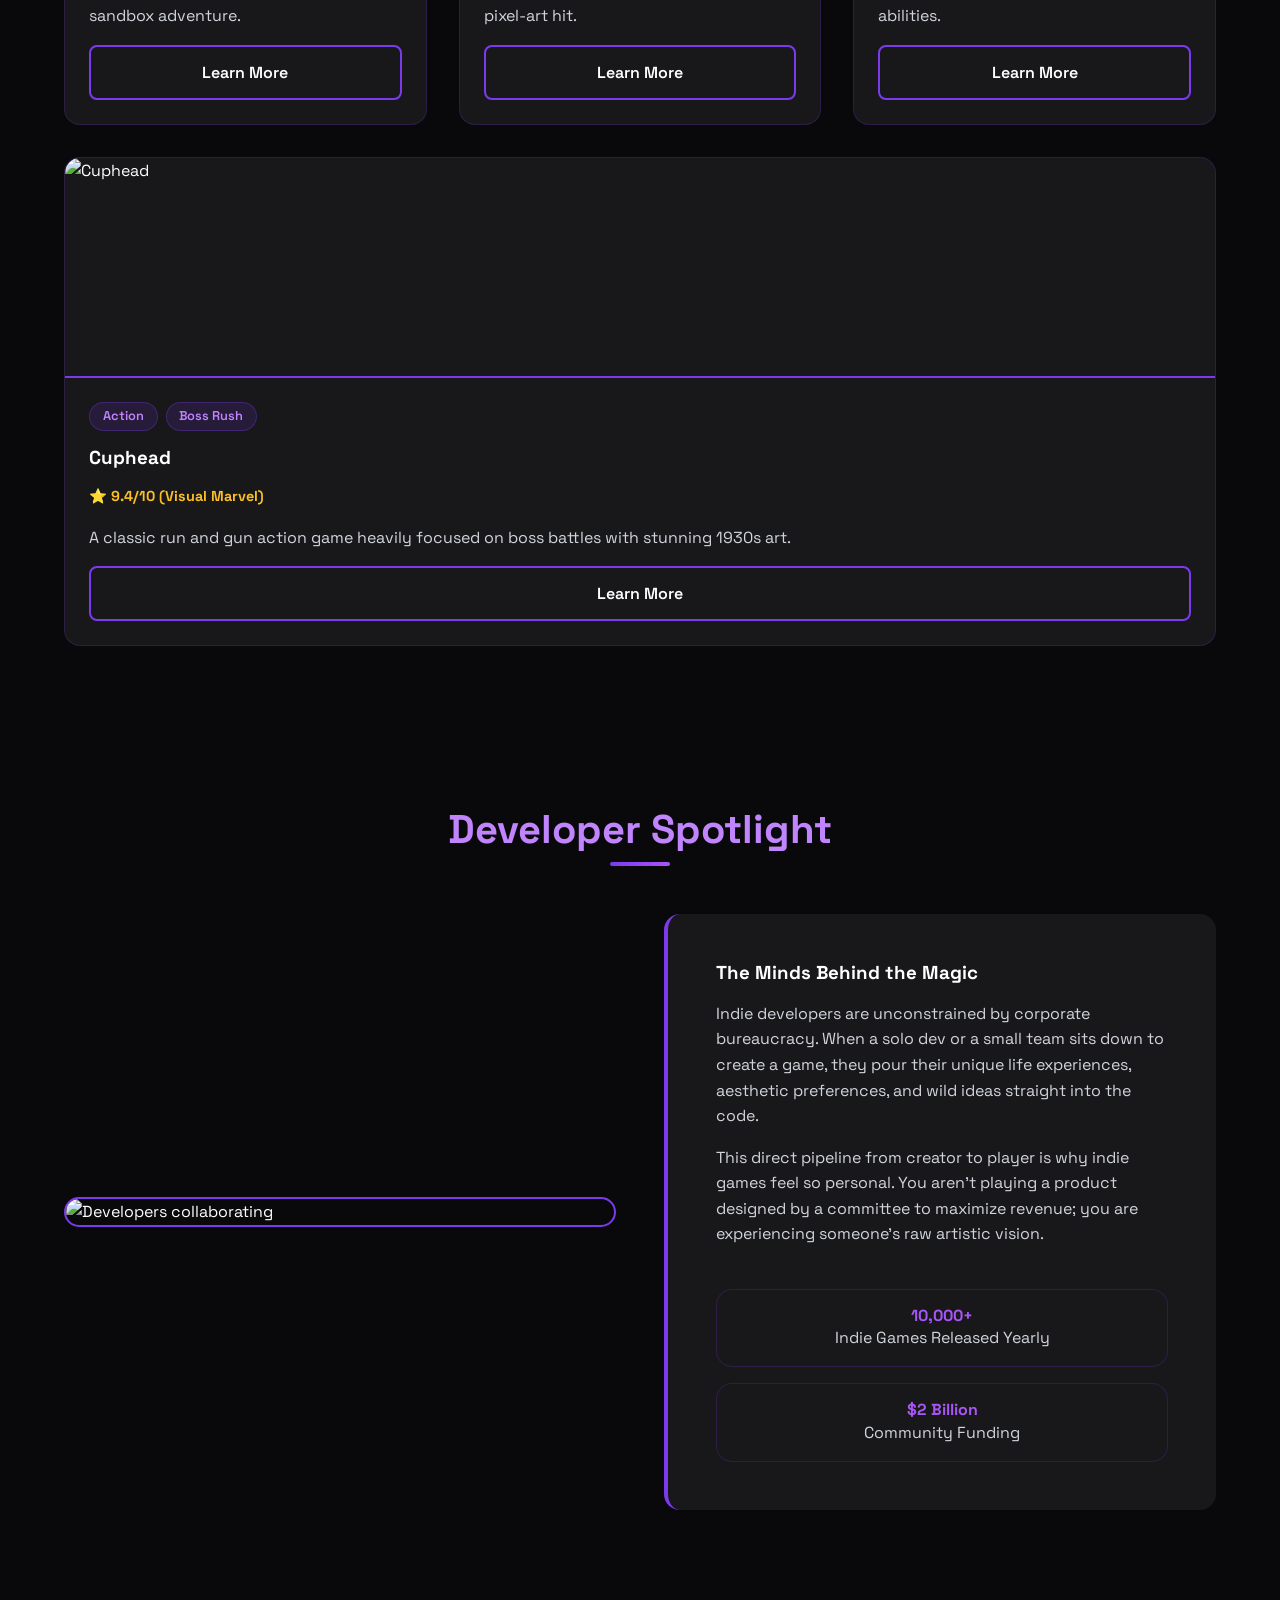
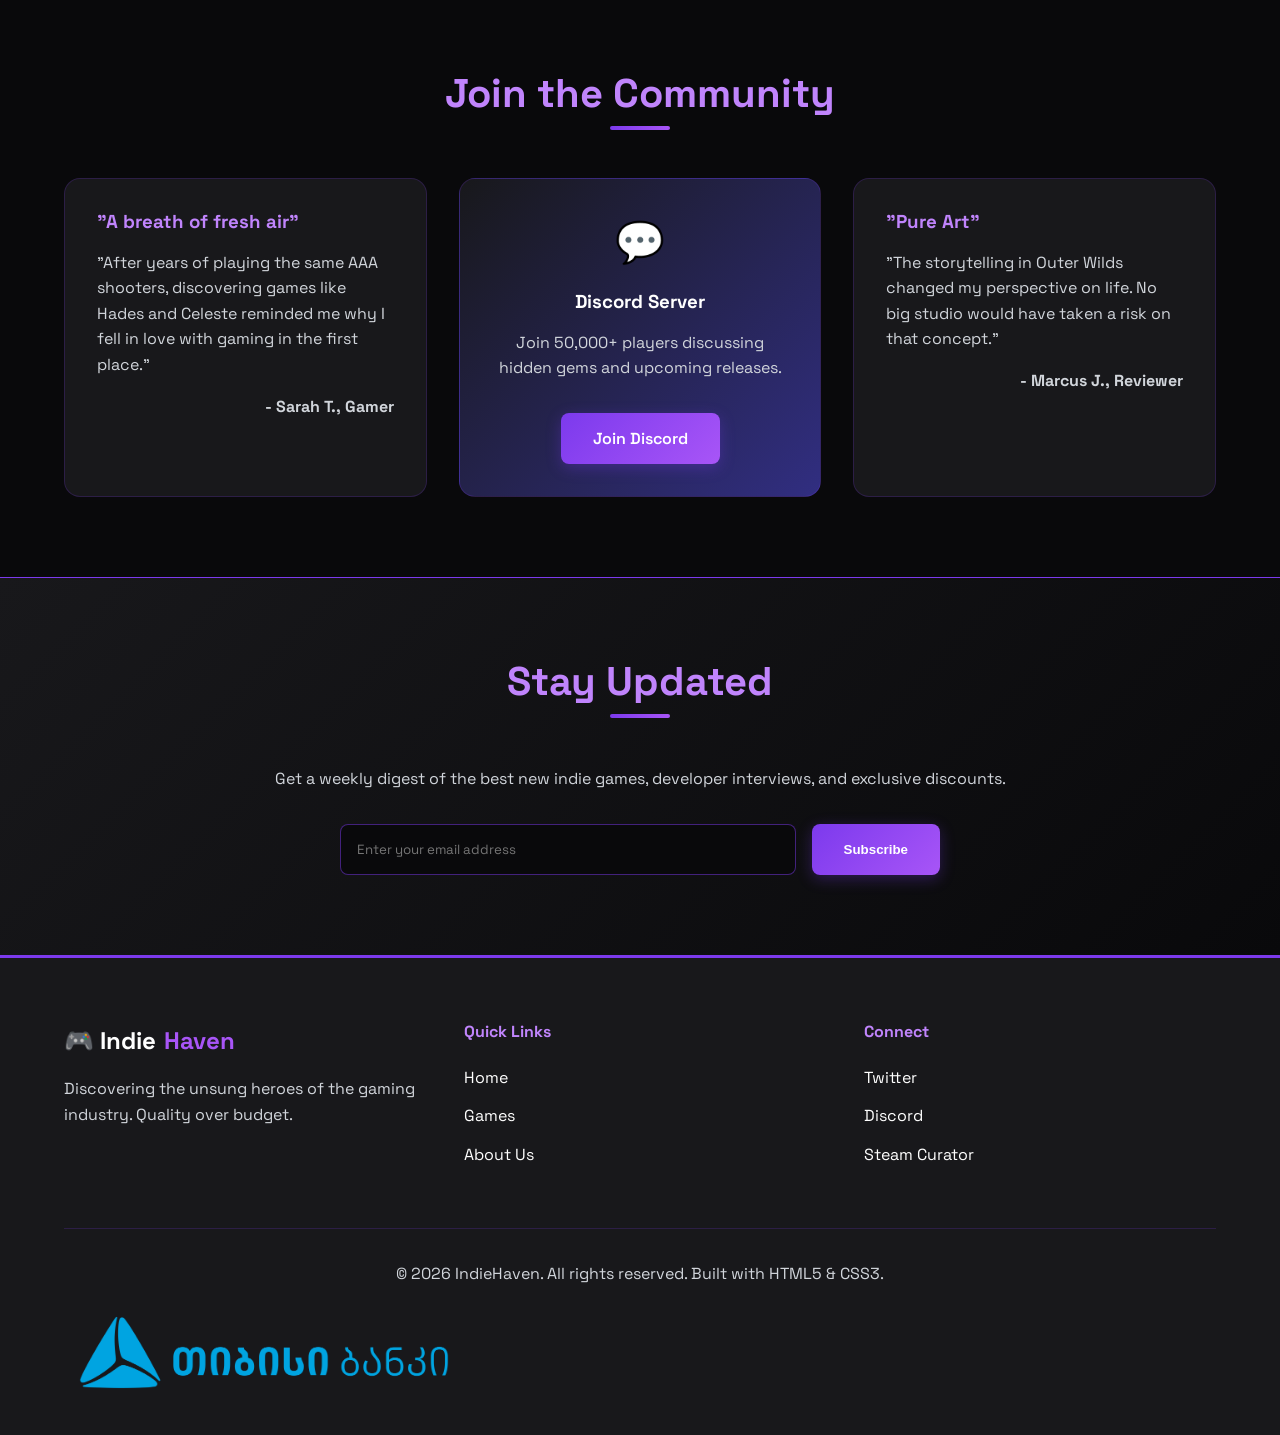
==== commit 9b2b360d: "." ====
--- a/index.html
+++ b/index.html
@@ -284,6 +284,7 @@
         </div>
         <div class="footerBottom">
             <p>&copy; 2026 IndieHaven. All rights reserved. Built with HTML5 & CSS3.</p>
+            <a href="https://tbcbank.ge/ka/tbc-education"><img style="width: 400px; height: 100px; object-fit: cover;" src="./img/tbc.png" alt=""></a>
         </div>
     </footer>
  
